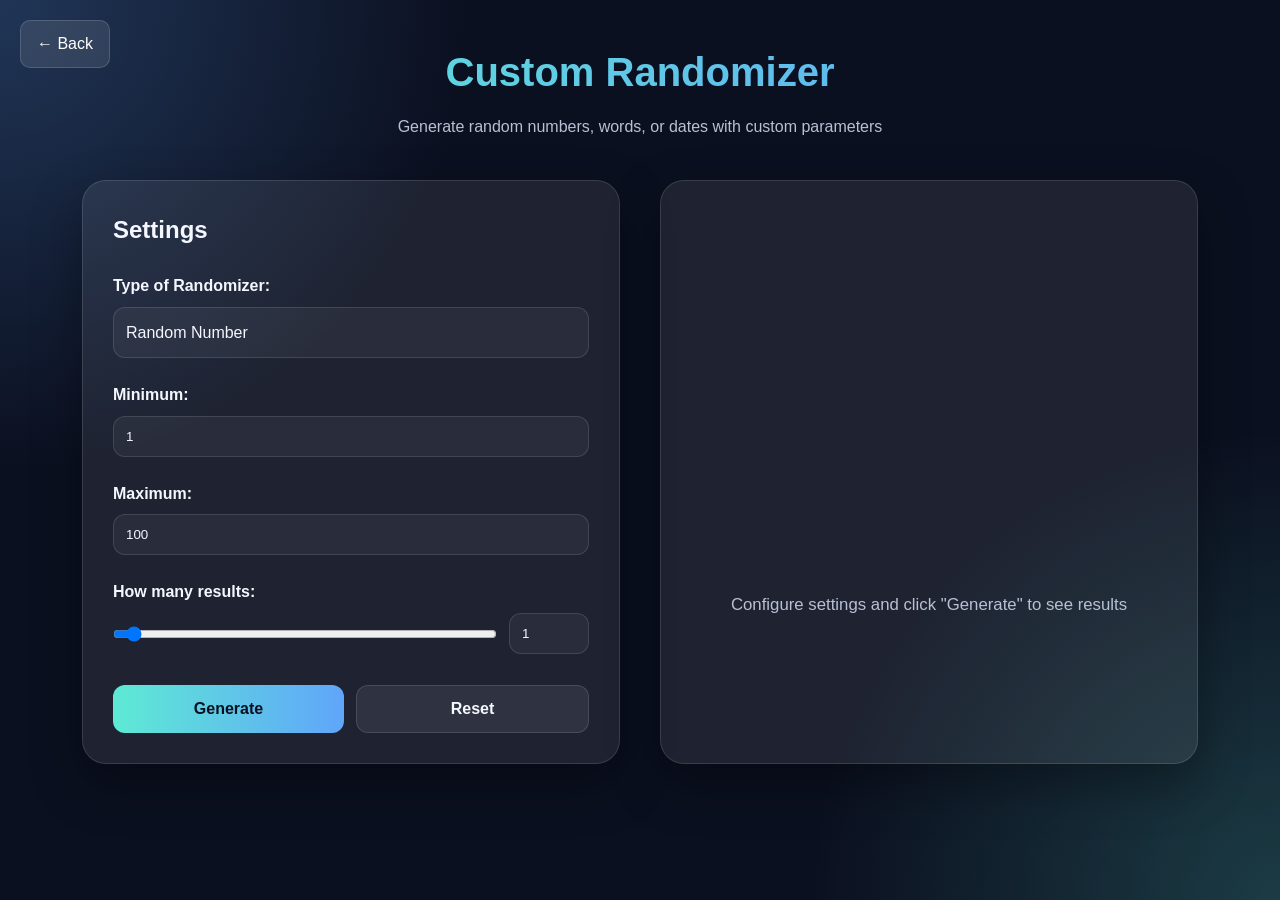
==== randomizer.html @ 4f56688d "Initial commit" ====
<!DOCTYPE html>
<html lang="en">
<head>
  <meta charset="UTF-8" />
  <meta name="viewport" content="width=device-width, initial-scale=1.0" />
  <title>Custom Randomizer</title>
  <style>
    * {
      margin: 0;
      padding: 0;
      box-sizing: border-box;
    }

    :root {
      --bg: #0b1020;
      --card: rgba(255, 255, 255, 0.08);
      --text: #f5f7ff;
      --muted: #b9c0d4;
      --accent: #5eead4;
      --accent-2: #60a5fa;
      --border: rgba(255, 255, 255, 0.12);
      --shadow: 0 20px 50px rgba(0, 0, 0, 0.35);
    }

    body {
      font-family: "Segoe UI", sans-serif;
      background:
        radial-gradient(circle at top left, rgba(96, 165, 250, 0.25), transparent 30%),
        radial-gradient(circle at bottom right, rgba(94, 234, 212, 0.2), transparent 30%),
        var(--bg);
      color: var(--text);
      min-height: 100vh;
      line-height: 1.6;
      padding: 40px 20px;
    }

    .container {
      width: min(1200px, 90%);
      margin: auto;
    }

    header {
      margin-bottom: 40px;
      text-align: center;
    }

    header h1 {
      font-size: 2.5rem;
      margin-bottom: 10px;
      background: linear-gradient(90deg, var(--accent), var(--accent-2));
      -webkit-background-clip: text;
      background-clip: text;
      -webkit-text-fill-color: transparent;
    }

    header p {
      color: var(--muted);
    }

    .randomizer-wrapper {
      display: grid;
      grid-template-columns: 1fr 1fr;
      gap: 40px;
      margin-top: 40px;
    }

    .control-panel {
      background: var(--card);
      border: 1px solid var(--border);
      padding: 30px;
      border-radius: 24px;
      box-shadow: var(--shadow);
    }

    .control-group {
      margin-bottom: 24px;
    }

    .control-group label {
      display: block;
      margin-bottom: 8px;
      font-weight: 600;
      color: var(--text);
    }

    .control-group input,
    .control-group textarea {
      width: 100%;
      padding: 12px;
      background: rgba(255, 255, 255, 0.05);
      border: 1px solid var(--border);
      border-radius: 12px;
      color: var(--text);
      font-family: inherit;
      transition: 0.3s;
    }

    .control-group input:focus,
    .control-group textarea:focus {
      outline: none;
      border-color: var(--accent);
      background: rgba(255, 255, 255, 0.08);
    }

    .control-group textarea {
      resize: vertical;
      min-height: 80px;
    }

    /* Custom Select Styling */
    .custom-select {
      position: relative;
      width: 100%;
    }

    .custom-select select {
      display: none;
    }

    .select-selected {
      background: rgba(255, 255, 255, 0.05);
      border: 1px solid var(--border);
      padding: 12px;
      border-radius: 12px;
      color: var(--text);
      cursor: pointer;
      user-select: none;
      transition: 0.3s;
    }

    .select-selected:hover {
      background: rgba(255, 255, 255, 0.08);
    }

    .select-selected.active {
      border-color: var(--accent);
      background: rgba(255, 255, 255, 0.08);
    }

    .select-items {
      position: absolute;
      top: 100%;
      left: 0;
      right: 0;
      background: var(--bg);
      border: 1px solid var(--border);
      border-top: none;
      border-radius: 0 0 12px 12px;
      max-height: 200px;
      overflow-y: auto;
      display: none;
      z-index: 10;
      margin-top: -1px;
    }

    .select-items.active {
      display: block;
    }

    .select-items div {
      padding: 12px;
      color: var(--text);
      cursor: pointer;
      transition: 0.2s;
    }

    .select-items div:hover {
      background: rgba(94, 234, 212, 0.2);
      color: var(--accent);
    }

    .select-items div.selected {
      background: rgba(94, 234, 212, 0.3);
      color: var(--accent);
    }

    .input-range-group {
      display: flex;
      gap: 12px;
      align-items: center;
    }

    .input-range-group input[type="range"] {
      flex: 1;
    }

    .input-range-group input[type="number"] {
      width: 80px;
    }

    .button-group {
      display: flex;
      gap: 12px;
      margin-top: 30px;
    }

    .btn {
      flex: 1;
      padding: 14px 24px;
      border: none;
      border-radius: 12px;
      font-weight: 600;
      font-size: 1rem;
      cursor: pointer;
      transition: 0.3s ease;
    }

    .btn-generate {
      background: linear-gradient(90deg, var(--accent), var(--accent-2));
      color: #08111f;
    }

    .btn-generate:hover {
      transform: translateY(-2px);
      box-shadow: var(--shadow);
    }

    .btn-reset {
      background: rgba(255, 255, 255, 0.08);
      color: var(--text);
      border: 1px solid var(--border);
    }

    .btn-reset:hover {
      background: rgba(255, 255, 255, 0.12);
    }

    .result-panel {
      background: var(--card);
      border: 1px solid var(--border);
      padding: 30px;
      border-radius: 24px;
      box-shadow: var(--shadow);
      display: flex;
      flex-direction: column;
      justify-content: center;
      align-items: center;
      text-align: center;
      min-height: 400px;
    }

    .result-container {
      opacity: 0;
      transition: opacity 0.3s ease;
      width: 100%;
    }

    .result-container.active {
      opacity: 1;
    }

    .result-type {
      font-size: 12px;
      text-transform: uppercase;
      letter-spacing: 0.08em;
      color: var(--accent);
      margin-bottom: 16px;
    }

    .result-value {
      font-size: 4rem;
      font-weight: 700;
      color: var(--accent);
      margin-bottom: 20px;
      word-break: break-all;
    }

    .result-description {
      color: var(--muted);
      font-size: 0.95rem;
    }

    .result-history {
      margin-top: 30px;
      border-top: 1px solid var(--border);
      padding-top: 20px;
      width: 100%;
    }

    .result-history h3 {
      margin-bottom: 12px;
      color: var(--text);
      font-size: 0.9rem;
    }

    .history-item {
      background: rgba(255, 255, 255, 0.04);
      padding: 8px 12px;
      border-radius: 8px;
      margin-bottom: 8px;
      font-size: 0.85rem;
      color: var(--muted);
      text-align: left;
    }

    .empty-state {
      color: var(--muted);
      font-size: 1.05rem;
    }

    @media (max-width: 900px) {
      .randomizer-wrapper {
        grid-template-columns: 1fr;
      }

      .result-value {
        font-size: 2.5rem;
      }

      header h1 {
        font-size: 1.8rem;
      }
    }
  </style>
</head>
<body>
  <a href="index.html"
   style="position:absolute; top:20px; left:20px; text-decoration:none; color:white; background:rgba(255,255,255,0.1); padding:10px 16px; border-radius:10px; border:1px solid rgba(255,255,255,0.15); font-family:Arial,sans-serif;">
  ← Back
</a>
  <div class="container">
    <header>
      <h1>Custom Randomizer</h1>
      <p>Generate random numbers, words, or dates with custom parameters</p>
    </header>

    <div class="randomizer-wrapper">
      <div class="control-panel">
        <h2 style="margin-bottom: 24px; color: var(--text);">Settings</h2>

        <div class="control-group">
          <label for="randomType">Type of Randomizer:</label>
          <div class="custom-select" id="customSelect">
            <select id="randomType">
              <option value="number">Random Number</option>
              <option value="word">Random Word</option>
              <option value="date">Random Date</option>
              <option value="choice">Random Choice</option>
            </select>
            <div class="select-selected">Random Number</div>
            <div class="select-items">
              <div data-value="number">Random Number</div>
              <div data-value="word">Random Word</div>
              <div data-value="date">Random Date</div>
              <div data-value="choice">Random Choice</div>
            </div>
          </div>
        </div>

        <!-- Number Randomizer Controls -->
        <div id="numberControls" class="control-group">
          <label for="minNumber">Minimum:</label>
          <input type="number" id="minNumber" value="1" />
        </div>

        <div id="numberControls2" class="control-group">
          <label for="maxNumber">Maximum:</label>
          <input type="number" id="maxNumber" value="100" />
        </div>

        <!-- Word Randomizer Controls -->
        <div id="wordControls" class="control-group" style="display: none;">
          <label for="wordList">Words (one per line):</label>
          <textarea id="wordList" placeholder="Enter words here, one per line">Apple
Banana
Cherry
Dragon
Elephant
Forest
Galaxy
Horizon</textarea>
        </div>

        <!-- Date Randomizer Controls -->
        <div id="dateControls" class="control-group" style="display: none;">
          <label for="startDate">Start Date:</label>
          <input type="date" id="startDate" value="2024-01-01" />
        </div>

        <div id="dateControls2" class="control-group" style="display: none;">
          <label for="endDate">End Date:</label>
          <input type="date" id="endDate" value="2025-12-31" />
        </div>

        <!-- Choice Randomizer Controls -->
        <div id="choiceControls" class="control-group" style="display: none;">
          <label for="choiceList">Options (one per line):</label>
          <textarea id="choiceList" placeholder="Enter options here, one per line">Option 1
Option 2
Option 3
Option 4</textarea>
        </div>

        <!-- Common Controls -->
        <div class="control-group">
          <label for="quantity">How many results:</label>
          <div class="input-range-group">
            <input type="range" id="quantityRange" min="1" max="10" value="1" onchange="updateQuantityInput()" />
            <input type="number" id="quantity" min="1" max="10" value="1" onchange="updateQuantityRange()" />
          </div>
        </div>

        <div class="button-group">
          <button class="btn btn-generate" onclick="generateRandom()">Generate</button>
          <button class="btn btn-reset" onclick="resetForm()">Reset</button>
        </div>
      </div>

      <div class="result-panel">
        <div class="result-container" id="resultContainer">
          <div class="result-type" id="resultType">Random Number</div>
          <div class="result-value" id="resultValue">42</div>
          <div class="result-description" id="resultDescription">Click "Generate" to start</div>

          <div class="result-history">
            <h3>History:</h3>
            <div id="historyList"></div>
          </div>
        </div>

        <div class="empty-state" id="emptyState">
          Configure settings and click "Generate" to see results
        </div>
      </div>
    </div>
  </div>

  <script>
    let resultHistory = [];

    // Custom Select Functionality
    function initCustomSelect() {
      const selectElement = document.getElementById('customSelect');
      const selectSelected = selectElement.querySelector('.select-selected');
      const selectItems = selectElement.querySelector('.select-items');
      const options = selectItems.querySelectorAll('div');
      const nativeSelect = document.getElementById('randomType');

      selectSelected.addEventListener('click', () => {
        selectItems.classList.toggle('active');
        selectSelected.classList.toggle('active');
      });

      options.forEach(option => {
        option.addEventListener('click', () => {
          const value = option.dataset.value;
          selectSelected.textContent = option.textContent;
          nativeSelect.value = value;
          selectItems.classList.remove('active');
          selectSelected.classList.remove('active');

          // Mark as selected
          options.forEach(opt => opt.classList.remove('selected'));
          option.classList.add('selected');

          updateControls();
        });
      });

      // Close when clicking outside
      document.addEventListener('click', (e) => {
        if (!selectElement.contains(e.target)) {
          selectItems.classList.remove('active');
          selectSelected.classList.remove('active');
        }
      });
    }

    function updateControls() {
      const type = document.getElementById('randomType').value;
      
      // Hide all controls
      document.getElementById('numberControls').style.display = 'none';
      document.getElementById('numberControls2').style.display = 'none';
      document.getElementById('wordControls').style.display = 'none';
      document.getElementById('dateControls').style.display = 'none';
      document.getElementById('dateControls2').style.display = 'none';
      document.getElementById('choiceControls').style.display = 'none';

      // Show relevant controls
      if (type === 'number') {
        document.getElementById('numberControls').style.display = 'block';
        document.getElementById('numberControls2').style.display = 'block';
        document.getElementById('resultType').textContent = 'Random Number';
      } else if (type === 'word') {
        document.getElementById('wordControls').style.display = 'block';
        document.getElementById('resultType').textContent = 'Random Word';
      } else if (type === 'date') {
        document.getElementById('dateControls').style.display = 'block';
        document.getElementById('dateControls2').style.display = 'block';
        document.getElementById('resultType').textContent = 'Random Date';
      } else if (type === 'choice') {
        document.getElementById('choiceControls').style.display = 'block';
        document.getElementById('resultType').textContent = 'Random Choice';
      }
    }

    function updateQuantityInput() {
      document.getElementById('quantity').value = document.getElementById('quantityRange').value;
    }

    function updateQuantityRange() {
      const val = Math.min(10, Math.max(1, document.getElementById('quantity').value));
      document.getElementById('quantityRange').value = val;
      document.getElementById('quantity').value = val;
    }

    function generateRandom() {
      const type = document.getElementById('randomType').value;
      const quantity = parseInt(document.getElementById('quantity').value);
      const results = [];

      for (let i = 0; i < quantity; i++) {
        let result;
        if (type === 'number') {
          const min = parseInt(document.getElementById('minNumber').value) || 1;
          const max = parseInt(document.getElementById('maxNumber').value) || 100;
          result = Math.floor(Math.random() * (max - min + 1)) + min;
        } else if (type === 'word') {
          const words = document.getElementById('wordList').value.split('\n').filter(w => w.trim());
          result = words[Math.floor(Math.random() * words.length)] || 'No words';
        } else if (type === 'date') {
          const startDate = new Date(document.getElementById('startDate').value);
          const endDate = new Date(document.getElementById('endDate').value);
          const randomTime = startDate.getTime() + Math.random() * (endDate.getTime() - startDate.getTime());
          result = new Date(randomTime).toISOString().split('T')[0];
        } else if (type === 'choice') {
          const choices = document.getElementById('choiceList').value.split('\n').filter(c => c.trim());
          result = choices[Math.floor(Math.random() * choices.length)] || 'No choices';
        }
        results.push(result);
      }

      displayResults(results, type);
      addToHistory(results, type);
    }

    function displayResults(results, type) {
      const resultValue = document.getElementById('resultValue');
      const resultDescription = document.getElementById('resultDescription');
      const resultContainer = document.getElementById('resultContainer');
      const emptyState = document.getElementById('emptyState');

      if (results.length === 1) {
        resultValue.textContent = results[0];
        resultDescription.textContent = `Generated 1 ${type}`;
      } else {
        resultValue.textContent = results.join(', ');
        resultDescription.textContent = `Generated ${results.length} results`;
      }

      emptyState.style.display = 'none';
      resultContainer.classList.add('active');
    }

    function addToHistory(results, type) {
      const timestamp = new Date().toLocaleTimeString();
      const historyEntry = `${timestamp} - ${type}: ${results.join(', ')}`;
      resultHistory.unshift(historyEntry);
      
      if (resultHistory.length > 5) {
        resultHistory.pop();
      }

      updateHistoryDisplay();
    }

    function updateHistoryDisplay() {
      const historyList = document.getElementById('historyList');
      historyList.innerHTML = resultHistory
        .map(item => `<div class="history-item">${item}</div>`)
        .join('');
    }

    function resetForm() {
      document.getElementById('randomType').value = 'number';
      document.getElementById('quantity').value = 1;
      document.getElementById('quantityRange').value = 1;
      document.getElementById('minNumber').value = 1;
      document.getElementById('maxNumber').value = 100;
      document.getElementById('resultContainer').classList.remove('active');
      document.getElementById('emptyState').style.display = 'block';
      
      // Reset custom select
      const selectSelected = document.querySelector('.select-selected');
      selectSelected.textContent = 'Random Number';
      document.querySelectorAll('.select-items div').forEach(opt => opt.classList.remove('selected'));
      document.querySelectorAll('.select-items div')[0].classList.add('selected');
      
      updateControls();
    }

    // Initialize on page load
    initCustomSelect();
    updateControls();
  </script>
</body>
</html>
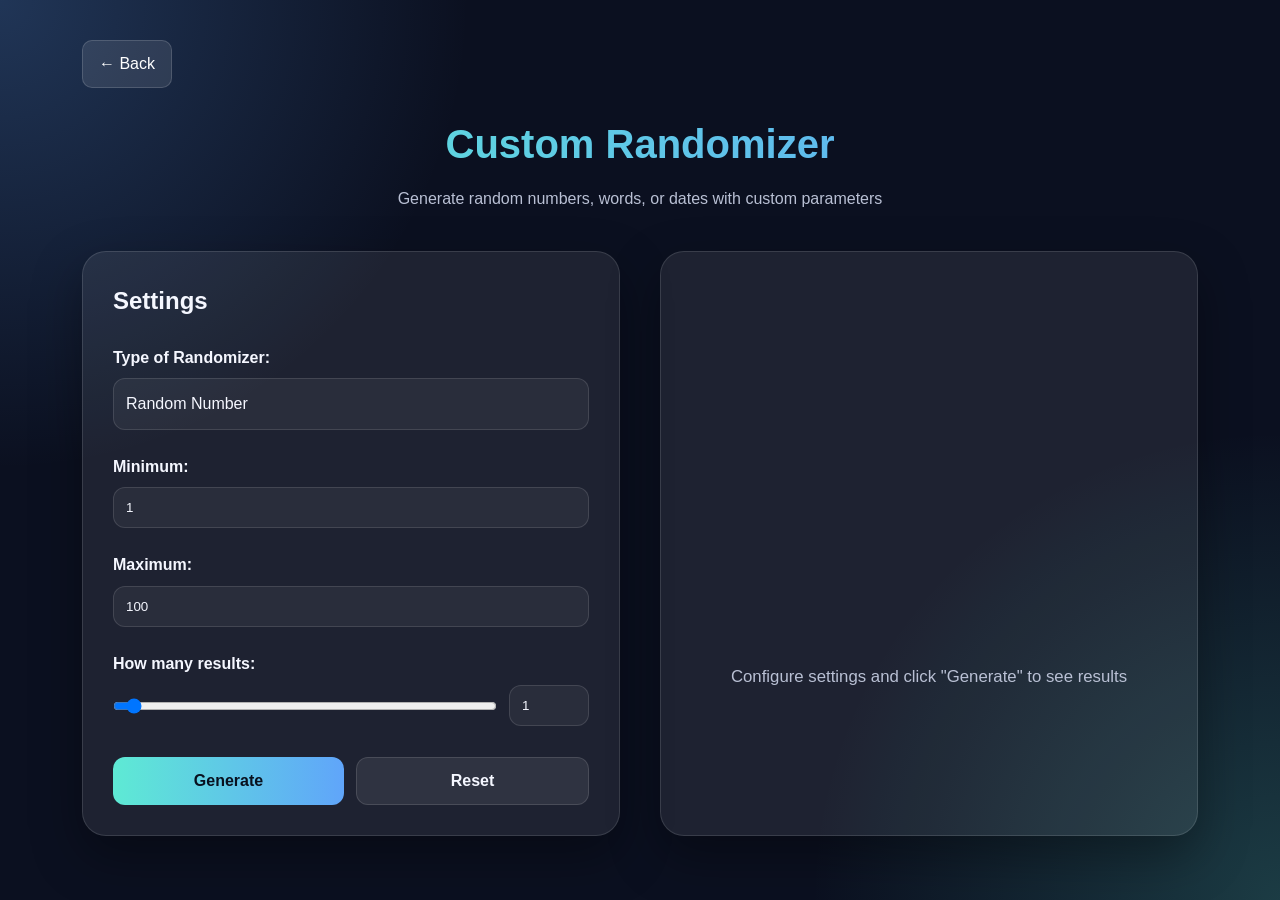
==== commit a7284232: "Bug fixes" ====
--- a/randomizer.html
+++ b/randomizer.html
@@ -298,9 +298,28 @@
       font-size: 1.05rem;
     }
 
+    .back-btn {
+      display: inline-flex;
+      position: relative;
+      margin-bottom: 24px;
+      text-decoration: none;
+      color: #ffffff;
+      background: rgba(255, 255, 255, 0.1);
+      padding: 10px 16px;
+      border-radius: 10px;
+      border: 1px solid rgba(255, 255, 255, 0.15);
+      transition: background 0.2s ease, transform 0.2s ease;
+    }
+
+    .back-btn:hover {
+      background: rgba(255, 255, 255, 0.18);
+      transform: translateY(-1px);
+    }
+
     @media (max-width: 900px) {
       .randomizer-wrapper {
         grid-template-columns: 1fr;
+        gap: 24px;
       }
 
       .result-value {
@@ -309,16 +328,85 @@
 
       header h1 {
         font-size: 1.8rem;
+      }
+
+      .button-group {
+        flex-direction: column;
+      }
+
+      .button-group .btn {
+        width: 100%;
+      }
+
+      .input-range-group {
+        flex-direction: column;
+        align-items: stretch;
+      }
+
+      .input-range-group input[type="number"] {
+        width: 100%;
+      }
+
+      .control-panel,
+      .result-panel {
+        padding: 24px;
+      }
+
+      .result-panel {
+        min-height: auto;
+      }
+
+      .result-description {
+        font-size: 0.95rem;
+      }
+    }
+
+    @media (max-width: 650px) {
+      body {
+        padding: 24px 14px;
+      }
+
+      .container {
+        width: min(100%, 96%);
+      }
+
+      header {
+        margin-bottom: 24px;
+      }
+
+      header h1 {
+        font-size: clamp(1.5rem, 7vw, 2rem);
+      }
+
+      .randomizer-wrapper {
+        gap: 20px;
+      }
+
+      .control-panel {
+        padding: 20px;
+      }
+
+      .result-panel {
+        padding: 20px;
+      }
+
+      .input-range-group {
+        gap: 10px;
+      }
+
+      .result-value {
+        font-size: 2rem;
+      }
+
+      .history-item {
+        font-size: 0.85rem;
       }
     }
   </style>
 </head>
 <body>
-  <a href="index.html"
-   style="position:absolute; top:20px; left:20px; text-decoration:none; color:white; background:rgba(255,255,255,0.1); padding:10px 16px; border-radius:10px; border:1px solid rgba(255,255,255,0.15); font-family:Arial,sans-serif;">
-  ← Back
-</a>
   <div class="container">
+    <a href="index.html" class="back-btn">← Back</a>
     <header>
       <h1>Custom Randomizer</h1>
       <p>Generate random numbers, words, or dates with custom parameters</p>
